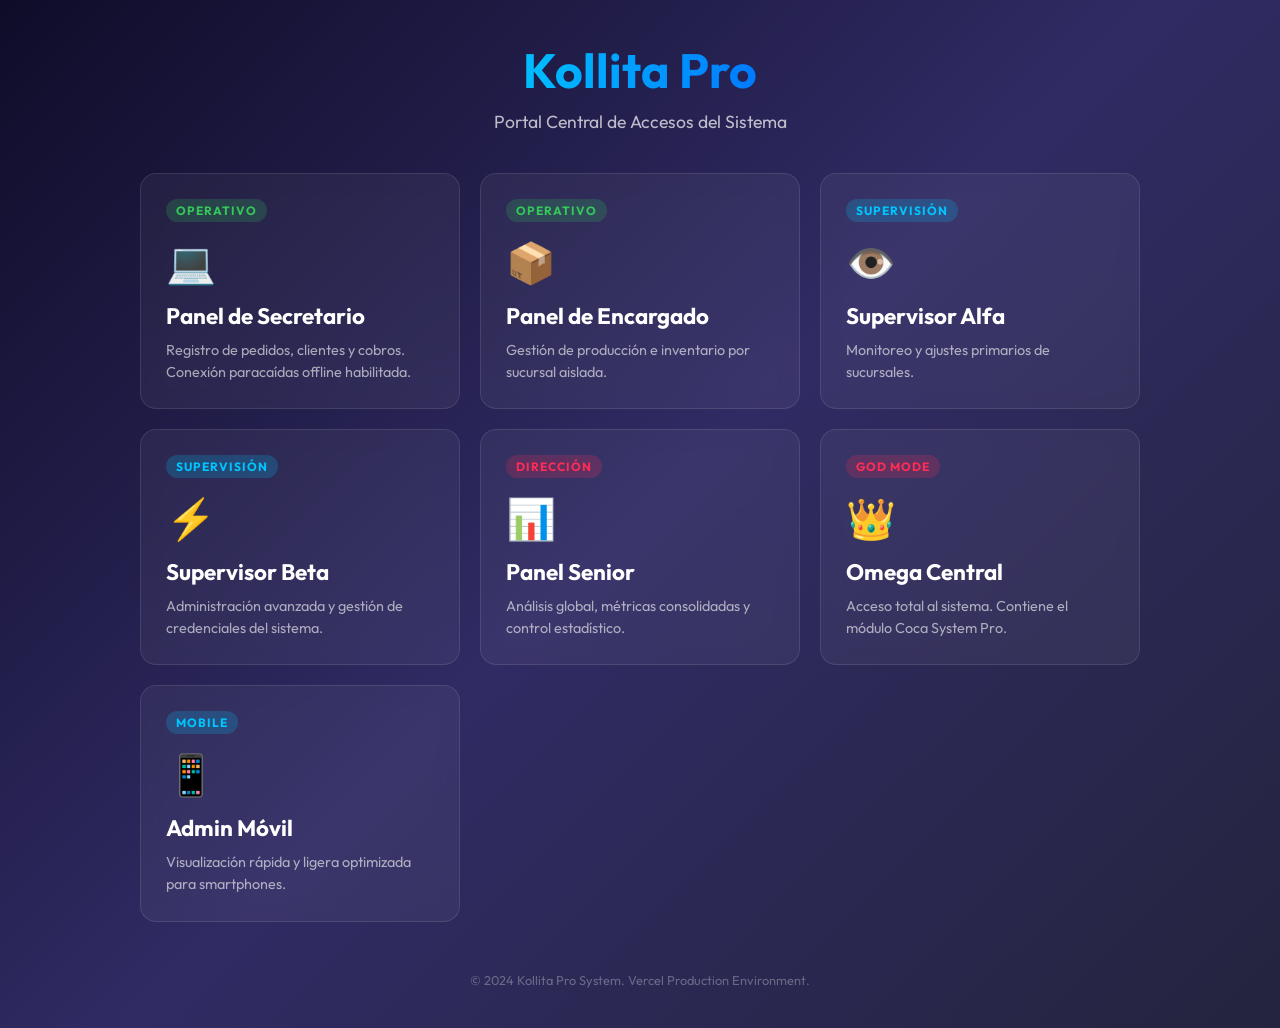
==== index.html @ bb4f7d0e "feat: agregar index.html como portal principal para evitar 404" ====
<!DOCTYPE html>
<html lang="es">
<head>
    <meta charset="UTF-8">
    <meta name="viewport" content="width=device-width, initial-scale=1.0">
    <title>Kollita Pro — Portal de Acceso</title>
    <link href="https://fonts.googleapis.com/css2?family=Outfit:wght@300;500;700&display=swap" rel="stylesheet">
    <style>
        * { box-sizing: border-box; margin: 0; padding: 0; }
        body {
            font-family: 'Outfit', sans-serif;
            background: linear-gradient(135deg, #0f0c29, #302b63, #24243e);
            color: #fff;
            min-height: 100vh;
            display: flex;
            flex-direction: column;
            align-items: center;
            padding: 40px 20px;
        }
        .header {
            text-align: center;
            margin-bottom: 40px;
        }
        .header h1 {
            font-size: 3em;
            font-weight: 700;
            background: linear-gradient(90deg, #00c6ff, #0072ff);
            -webkit-background-clip: text;
            -webkit-text-fill-color: transparent;
            margin-bottom: 10px;
        }
        .header p {
            color: rgba(255, 255, 255, 0.7);
            font-size: 1.1em;
        }
        .grid {
            display: grid;
            grid-template-columns: repeat(auto-fit, minmax(280px, 1fr));
            gap: 20px;
            width: 100%;
            max-width: 1000px;
        }
        .card {
            background: rgba(255, 255, 255, 0.05);
            border: 1px solid rgba(255, 255, 255, 0.1);
            border-radius: 16px;
            padding: 25px;
            text-decoration: none;
            color: #fff;
            transition: all 0.3s cubic-bezier(0.25, 0.8, 0.25, 1);
            backdrop-filter: blur(10px);
            display: flex;
            flex-direction: column;
            justify-content: space-between;
        }
        .card:hover {
            transform: translateY(-5px);
            background: rgba(255, 255, 255, 0.1);
            border-color: rgba(0, 198, 255, 0.5);
            box-shadow: 0 10px 30px rgba(0, 198, 255, 0.2);
        }
        .card-icon {
            font-size: 2.5em;
            margin-bottom: 15px;
        }
        .card-title {
            font-size: 1.4em;
            font-weight: 700;
            margin-bottom: 10px;
        }
        .card-desc {
            font-size: 0.9em;
            color: rgba(255, 255, 255, 0.6);
            line-height: 1.5;
        }
        .badge {
            display: inline-block;
            padding: 4px 10px;
            border-radius: 20px;
            font-size: 0.75em;
            font-weight: 700;
            margin-bottom: 15px;
            text-transform: uppercase;
            letter-spacing: 1px;
        }
        .badge.admin { background: rgba(255, 45, 85, 0.2); color: #ff2d55; }
        .badge.super { background: rgba(0, 198, 255, 0.2); color: #00c6ff; }
        .badge.op { background: rgba(52, 199, 89, 0.2); color: #34c759; }

        footer {
            margin-top: auto;
            padding-top: 50px;
            font-size: 0.8em;
            color: rgba(255, 255, 255, 0.3);
            text-align: center;
        }
    </style>
</head>
<body>

    <div class="header">
        <h1>Kollita Pro</h1>
        <p>Portal Central de Accesos del Sistema</p>
    </div>

    <div class="grid">
        <!-- Secretarios -->
        <a href="kollita_borrador.html" class="card">
            <div>
                <span class="badge op">Operativo</span>
                <div class="card-icon">💻</div>
                <div class="card-title">Panel de Secretario</div>
                <div class="card-desc">Registro de pedidos, clientes y cobros. Conexión paracaídas offline habilitada.</div>
            </div>
        </a>

        <!-- Encargados -->
        <a href="encargado.html" class="card">
            <div>
                <span class="badge op">Operativo</span>
                <div class="card-icon">📦</div>
                <div class="card-title">Panel de Encargado</div>
                <div class="card-desc">Gestión de producción e inventario por sucursal aislada.</div>
            </div>
        </a>

        <!-- Supervisor Alfa -->
        <a href="supervisor_alfa.html" class="card">
            <div>
                <span class="badge super">Supervisión</span>
                <div class="card-icon">👁️</div>
                <div class="card-title">Supervisor Alfa</div>
                <div class="card-desc">Monitoreo y ajustes primarios de sucursales.</div>
            </div>
        </a>

        <!-- Supervisor Beta -->
        <a href="supervisor_beta.html" class="card">
            <div>
                <span class="badge super">Supervisión</span>
                <div class="card-icon">⚡</div>
                <div class="card-title">Supervisor Beta</div>
                <div class="card-desc">Administración avanzada y gestión de credenciales del sistema.</div>
            </div>
        </a>

        <!-- Senior -->
        <a href="senior.html" class="card">
            <div>
                <span class="badge admin">Dirección</span>
                <div class="card-icon">📊</div>
                <div class="card-title">Panel Senior</div>
                <div class="card-desc">Análisis global, métricas consolidadas y control estadístico.</div>
            </div>
        </a>

        <!-- Omega -->
        <a href="omega.html" class="card">
            <div>
                <span class="badge admin">God Mode</span>
                <div class="card-icon">👑</div>
                <div class="card-title">Omega Central</div>
                <div class="card-desc">Acceso total al sistema. Contiene el módulo Coca System Pro.</div>
            </div>
        </a>

        <!-- Admin Móvil -->
        <a href="admin de kollita movil.html" class="card">
            <div>
                <span class="badge super">Mobile</span>
                <div class="card-icon">📱</div>
                <div class="card-title">Admin Móvil</div>
                <div class="card-desc">Visualización rápida y ligera optimizada para smartphones.</div>
            </div>
        </a>
    </div>

    <footer>
        &copy; 2024 Kollita Pro System. Vercel Production Environment.
    </footer>

</body>
</html>
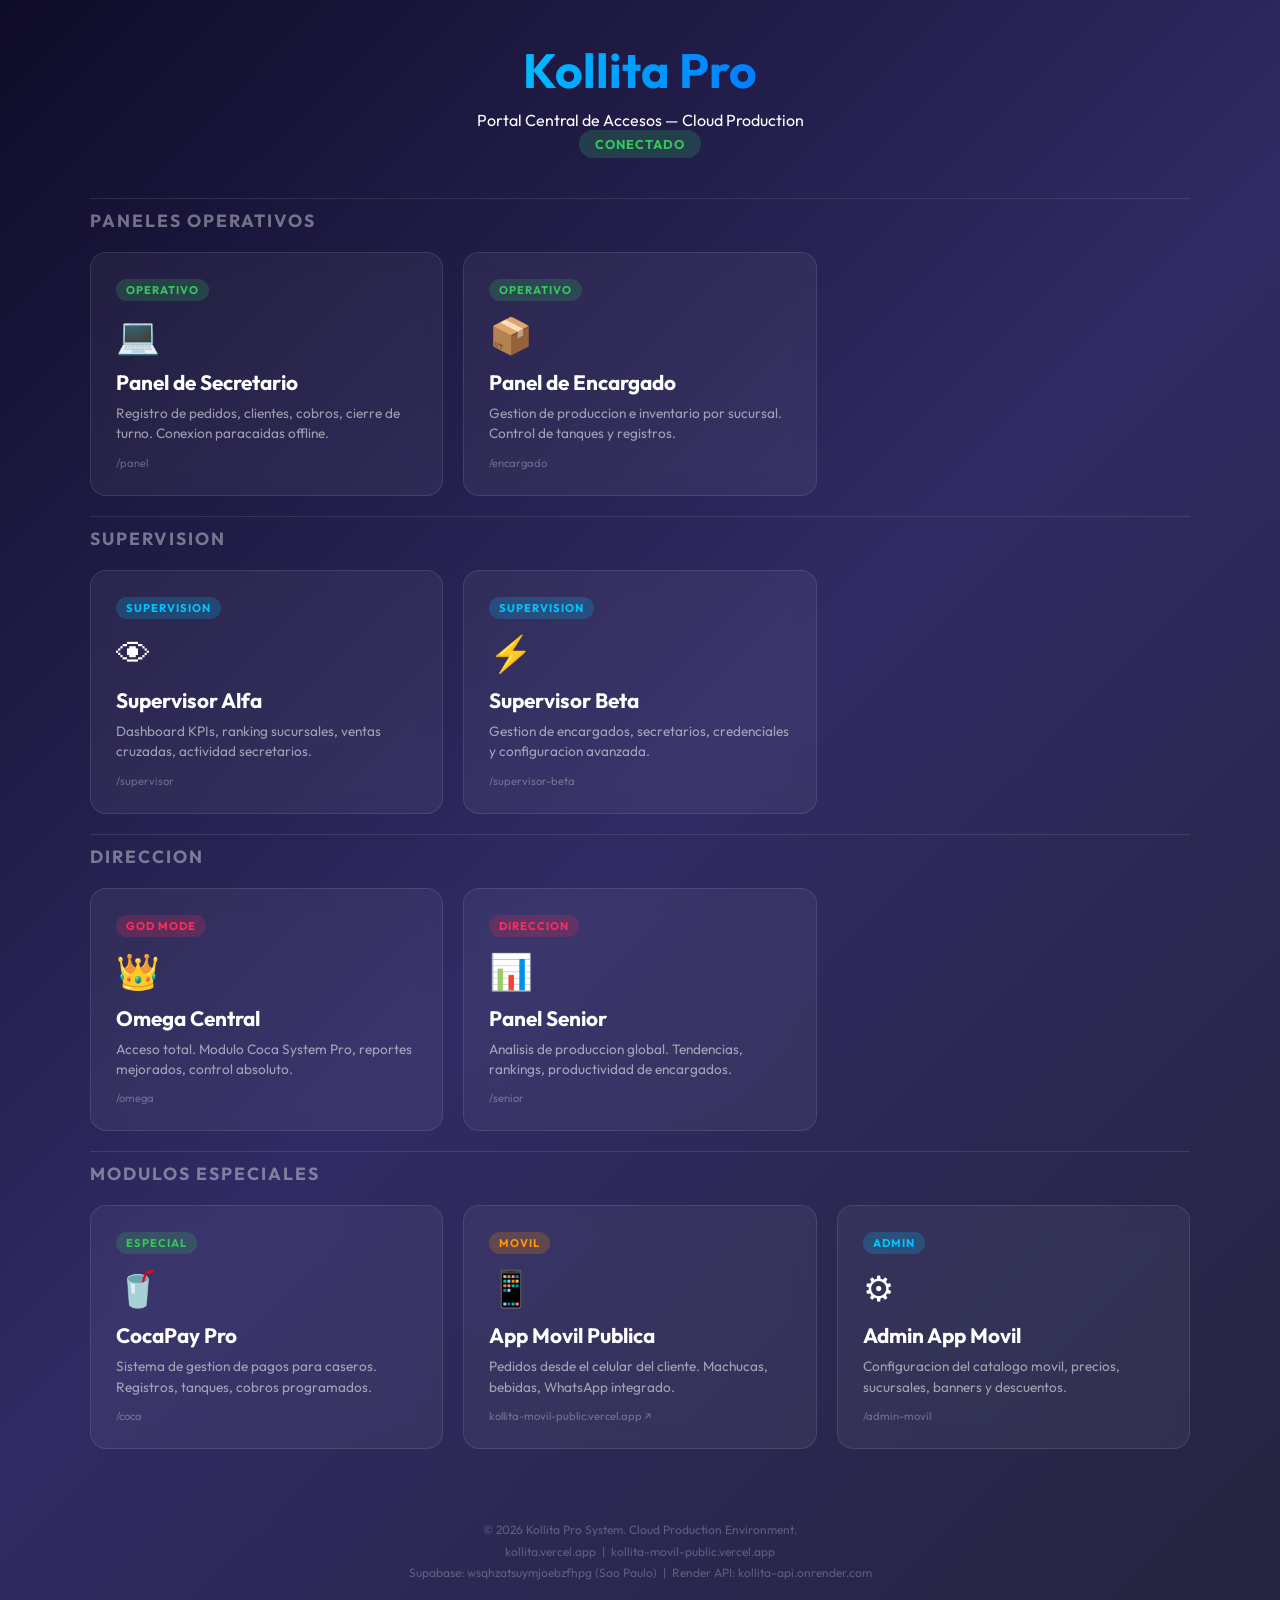
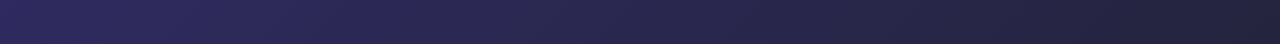
==== commit 87ef9aee: "v3.0: JWT auth, RLS policies, Redis message broker, OOP patterns, microservices, load balancer" ====
--- a/index.html
+++ b/index.html
@@ -17,82 +17,69 @@
             align-items: center;
             padding: 40px 20px;
         }
-        .header {
-            text-align: center;
-            margin-bottom: 40px;
-        }
+        .header { text-align: center; margin-bottom: 40px; }
         .header h1 {
-            font-size: 3em;
-            font-weight: 700;
+            font-size: 3em; font-weight: 700;
             background: linear-gradient(90deg, #00c6ff, #0072ff);
-            -webkit-background-clip: text;
-            -webkit-text-fill-color: transparent;
+            -webkit-background-clip: text; -webkit-text-fill-color: transparent;
             margin-bottom: 10px;
         }
-        .header p {
-            color: rgba(255, 255, 255, 0.7);
-            font-size: 1.1em;
-        }
+        .header .status {
+            display: inline-block; padding: 6px 16px; border-radius: 20px;
+            font-size: 0.8em; font-weight: 700; letter-spacing: 1px;
+            background: rgba(52,199,89,0.2); color: #34c759;
+        }
+        .header .status.off { background: rgba(255,45,85,0.2); color: #ff2d55; }
         .grid {
             display: grid;
             grid-template-columns: repeat(auto-fit, minmax(280px, 1fr));
-            gap: 20px;
-            width: 100%;
-            max-width: 1000px;
+            gap: 20px; width: 100%; max-width: 1100px;
         }
         .card {
-            background: rgba(255, 255, 255, 0.05);
-            border: 1px solid rgba(255, 255, 255, 0.1);
-            border-radius: 16px;
-            padding: 25px;
-            text-decoration: none;
-            color: #fff;
-            transition: all 0.3s cubic-bezier(0.25, 0.8, 0.25, 1);
+            background: rgba(255,255,255,0.05);
+            border: 1px solid rgba(255,255,255,0.1);
+            border-radius: 16px; padding: 25px;
+            text-decoration: none; color: #fff;
+            transition: all 0.3s;
             backdrop-filter: blur(10px);
-            display: flex;
-            flex-direction: column;
-            justify-content: space-between;
+            display: flex; flex-direction: column;
         }
         .card:hover {
             transform: translateY(-5px);
-            background: rgba(255, 255, 255, 0.1);
-            border-color: rgba(0, 198, 255, 0.5);
-            box-shadow: 0 10px 30px rgba(0, 198, 255, 0.2);
-        }
-        .card-icon {
-            font-size: 2.5em;
-            margin-bottom: 15px;
-        }
-        .card-title {
-            font-size: 1.4em;
-            font-weight: 700;
-            margin-bottom: 10px;
-        }
-        .card-desc {
-            font-size: 0.9em;
-            color: rgba(255, 255, 255, 0.6);
-            line-height: 1.5;
-        }
+            background: rgba(255,255,255,0.1);
+            border-color: rgba(0,198,255,0.5);
+            box-shadow: 0 10px 30px rgba(0,198,255,0.2);
+        }
+        .card-icon { font-size: 2.2em; margin-bottom: 12px; }
+        .card-title { font-size: 1.3em; font-weight: 700; margin-bottom: 8px; }
+        .card-desc { font-size: 0.85em; color: rgba(255,255,255,0.55); line-height: 1.5; flex:1; }
+        .card-domain { font-size: 0.7em; color: rgba(255,255,255,0.3); margin-top: 12px; }
         .badge {
-            display: inline-block;
-            padding: 4px 10px;
-            border-radius: 20px;
-            font-size: 0.75em;
-            font-weight: 700;
-            margin-bottom: 15px;
-            text-transform: uppercase;
-            letter-spacing: 1px;
-        }
-        .badge.admin { background: rgba(255, 45, 85, 0.2); color: #ff2d55; }
-        .badge.super { background: rgba(0, 198, 255, 0.2); color: #00c6ff; }
-        .badge.op { background: rgba(52, 199, 89, 0.2); color: #34c759; }
-
+            display: inline-block; padding: 4px 10px; border-radius: 20px;
+            font-size: 0.7em; font-weight: 700; margin-bottom: 12px;
+            text-transform: uppercase; letter-spacing: 1px;
+        }
+        .badge.admin { background: rgba(255,45,85,0.2); color: #ff2d55; }
+        .badge.super { background: rgba(0,198,255,0.2); color: #00c6ff; }
+        .badge.op { background: rgba(52,199,89,0.2); color: #34c759; }
+        .badge.mobile { background: rgba(255,149,0,0.2); color: #ff9500; }
+        .section-title {
+            grid-column: 1 / -1;
+            font-size: 1.1em; font-weight: 700; color: rgba(255,255,255,0.4);
+            text-transform: uppercase; letter-spacing: 2px;
+            padding-top: 10px; border-top: 1px solid rgba(255,255,255,0.1);
+        }
         footer {
-            margin-top: auto;
-            padding-top: 50px;
-            font-size: 0.8em;
-            color: rgba(255, 255, 255, 0.3);
-            text-align: center;
+            margin-top: 50px; padding: 20px;
+            font-size: 0.75em; color: rgba(255,255,255,0.25);
+            text-align: center; line-height: 1.8;
+        }
+        footer a { color: rgba(255,255,255,0.25); text-decoration: none; }
+        footer a:hover { color: #00c6ff; }
+
+        @media (max-width: 600px) {
+            .header h1 { font-size: 2em; }
+            .grid { grid-template-columns: 1fr; }
         }
     </style>
 </head>
@@ -100,84 +87,125 @@
 
     <div class="header">
         <h1>Kollita Pro</h1>
-        <p>Portal Central de Accesos del Sistema</p>
+        <p>Portal Central de Accesos &mdash; Cloud Production</p>
+        <div id="sys-status" class="status">CONECTADO</div>
     </div>
 
     <div class="grid">
-        <!-- Secretarios -->
-        <a href="kollita_borrador.html" class="card">
+        <div class="section-title">PANELES OPERATIVOS</div>
+
+        <a href="/panel" class="card">
             <div>
                 <span class="badge op">Operativo</span>
-                <div class="card-icon">💻</div>
+                <div class="card-icon">&#x1F4BB;</div>
                 <div class="card-title">Panel de Secretario</div>
-                <div class="card-desc">Registro de pedidos, clientes y cobros. Conexión paracaídas offline habilitada.</div>
-            </div>
-        </a>
-
-        <!-- Encargados -->
-        <a href="encargado.html" class="card">
+                <div class="card-desc">Registro de pedidos, clientes, cobros, cierre de turno. Conexion paracaidas offline.</div>
+                <div class="card-domain">/panel</div>
+            </div>
+        </a>
+
+        <a href="/encargado" class="card">
             <div>
                 <span class="badge op">Operativo</span>
-                <div class="card-icon">📦</div>
+                <div class="card-icon">&#x1F4E6;</div>
                 <div class="card-title">Panel de Encargado</div>
-                <div class="card-desc">Gestión de producción e inventario por sucursal aislada.</div>
-            </div>
-        </a>
-
-        <!-- Supervisor Alfa -->
-        <a href="supervisor_alfa.html" class="card">
-            <div>
-                <span class="badge super">Supervisión</span>
-                <div class="card-icon">👁️</div>
+                <div class="card-desc">Gestion de produccion e inventario por sucursal. Control de tanques y registros.</div>
+                <div class="card-domain">/encargado</div>
+            </div>
+        </a>
+
+        <div class="section-title">SUPERVISION</div>
+
+        <a href="/supervisor" class="card">
+            <div>
+                <span class="badge super">Supervision</span>
+                <div class="card-icon">&#x1F441;</div>
                 <div class="card-title">Supervisor Alfa</div>
-                <div class="card-desc">Monitoreo y ajustes primarios de sucursales.</div>
-            </div>
-        </a>
-
-        <!-- Supervisor Beta -->
-        <a href="supervisor_beta.html" class="card">
-            <div>
-                <span class="badge super">Supervisión</span>
-                <div class="card-icon">⚡</div>
+                <div class="card-desc">Dashboard KPIs, ranking sucursales, ventas cruzadas, actividad secretarios.</div>
+                <div class="card-domain">/supervisor</div>
+            </div>
+        </a>
+
+        <a href="/supervisor-beta" class="card">
+            <div>
+                <span class="badge super">Supervision</span>
+                <div class="card-icon">&#x26A1;</div>
                 <div class="card-title">Supervisor Beta</div>
-                <div class="card-desc">Administración avanzada y gestión de credenciales del sistema.</div>
-            </div>
-        </a>
-
-        <!-- Senior -->
-        <a href="senior.html" class="card">
-            <div>
-                <span class="badge admin">Dirección</span>
-                <div class="card-icon">📊</div>
+                <div class="card-desc">Gestion de encargados, secretarios, credenciales y configuracion avanzada.</div>
+                <div class="card-domain">/supervisor-beta</div>
+            </div>
+        </a>
+
+        <div class="section-title">DIRECCION</div>
+
+        <a href="/omega" class="card">
+            <div>
+                <span class="badge admin">God Mode</span>
+                <div class="card-icon">&#x1F451;</div>
+                <div class="card-title">Omega Central</div>
+                <div class="card-desc">Acceso total. Modulo Coca System Pro, reportes mejorados, control absoluto.</div>
+                <div class="card-domain">/omega</div>
+            </div>
+        </a>
+
+        <a href="/senior" class="card">
+            <div>
+                <span class="badge admin">Direccion</span>
+                <div class="card-icon">&#x1F4CA;</div>
                 <div class="card-title">Panel Senior</div>
-                <div class="card-desc">Análisis global, métricas consolidadas y control estadístico.</div>
-            </div>
-        </a>
-
-        <!-- Omega -->
-        <a href="omega.html" class="card">
-            <div>
-                <span class="badge admin">God Mode</span>
-                <div class="card-icon">👑</div>
-                <div class="card-title">Omega Central</div>
-                <div class="card-desc">Acceso total al sistema. Contiene el módulo Coca System Pro.</div>
-            </div>
-        </a>
-
-        <!-- Admin Móvil -->
-        <a href="admin de kollita movil.html" class="card">
-            <div>
-                <span class="badge super">Mobile</span>
-                <div class="card-icon">📱</div>
-                <div class="card-title">Admin Móvil</div>
-                <div class="card-desc">Visualización rápida y ligera optimizada para smartphones.</div>
+                <div class="card-desc">Analisis de produccion global. Tendencias, rankings, productividad de encargados.</div>
+                <div class="card-domain">/senior</div>
+            </div>
+        </a>
+
+        <div class="section-title">MODULOS ESPECIALES</div>
+
+        <a href="/coca" class="card">
+            <div>
+                <span class="badge op">Especial</span>
+                <div class="card-icon">&#x1F964;</div>
+                <div class="card-title">CocaPay Pro</div>
+                <div class="card-desc">Sistema de gestion de pagos para caseros. Registros, tanques, cobros programados.</div>
+                <div class="card-domain">/coca</div>
+            </div>
+        </a>
+
+        <a href="https://kollita-movil-public.vercel.app" class="card" target="_blank" rel="noopener">
+            <div>
+                <span class="badge mobile">Movil</span>
+                <div class="card-icon">&#x1F4F1;</div>
+                <div class="card-title">App Movil Publica</div>
+                <div class="card-desc">Pedidos desde el celular del cliente. Machucas, bebidas, WhatsApp integrado.</div>
+                <div class="card-domain">kollita-movil-public.vercel.app &#x2197;</div>
+            </div>
+        </a>
+
+        <a href="/admin-movil" class="card">
+            <div>
+                <span class="badge super">Admin</span>
+                <div class="card-icon">&#x2699;</div>
+                <div class="card-title">Admin App Movil</div>
+                <div class="card-desc">Configuracion del catalogo movil, precios, sucursales, banners y descuentos.</div>
+                <div class="card-domain">/admin-movil</div>
             </div>
         </a>
     </div>
 
     <footer>
-        &copy; 2024 Kollita Pro System. Vercel Production Environment.
+        &copy; 2026 Kollita Pro System. Cloud Production Environment.<br>
+        <a href="https://kollita.vercel.app">kollita.vercel.app</a> &nbsp;|&nbsp;
+        <a href="https://kollita-movil-public.vercel.app">kollita-movil-public.vercel.app</a><br>
+        Supabase: wsqhzatsuymjoebzfhpg (Sao Paulo) &nbsp;|&nbsp; Render API: kollita-api.onrender.com
     </footer>
+
+    <script>
+        (function(){
+            var dot = document.getElementById('sys-status');
+            if (!navigator.onLine) { dot.textContent = 'OFFLINE'; dot.className = 'status off'; }
+            window.addEventListener('online', function(){ dot.textContent = 'CONECTADO'; dot.className = 'status'; });
+            window.addEventListener('offline', function(){ dot.textContent = 'OFFLINE'; dot.className = 'status off'; });
+        })();
+    </script>
 
 </body>
 </html>
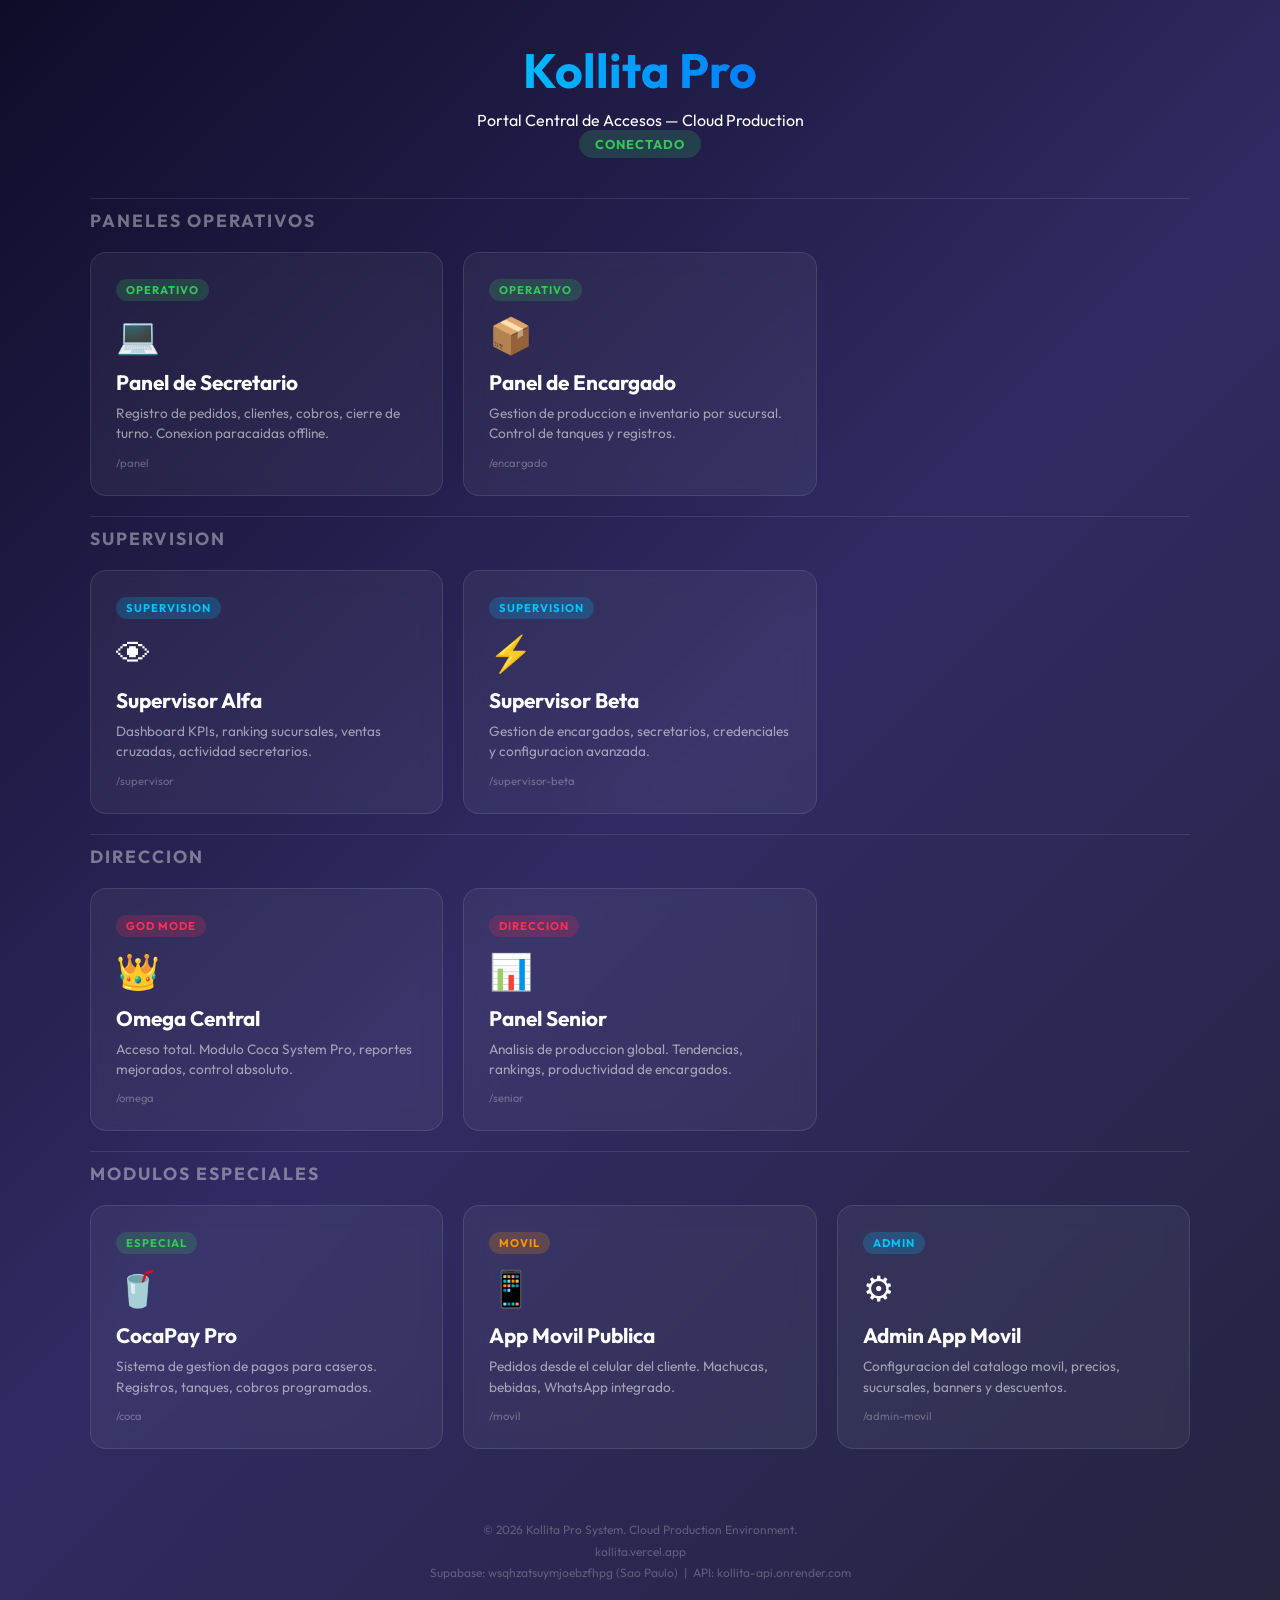
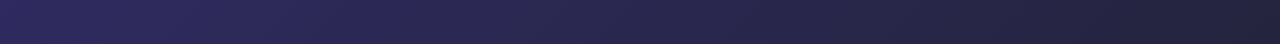
==== commit cbc4d398: "fix: unificar app movil en mismo dominio kollita.vercel.app/movil" ====
--- a/index.html
+++ b/index.html
@@ -170,13 +170,13 @@
             </div>
         </a>
 
-        <a href="https://kollita-movil-public.vercel.app" class="card" target="_blank" rel="noopener">
+        <a href="/movil" class="card">
             <div>
                 <span class="badge mobile">Movil</span>
                 <div class="card-icon">&#x1F4F1;</div>
                 <div class="card-title">App Movil Publica</div>
                 <div class="card-desc">Pedidos desde el celular del cliente. Machucas, bebidas, WhatsApp integrado.</div>
-                <div class="card-domain">kollita-movil-public.vercel.app &#x2197;</div>
+                <div class="card-domain">/movil</div>
             </div>
         </a>
 
@@ -193,9 +193,8 @@
 
     <footer>
         &copy; 2026 Kollita Pro System. Cloud Production Environment.<br>
-        <a href="https://kollita.vercel.app">kollita.vercel.app</a> &nbsp;|&nbsp;
-        <a href="https://kollita-movil-public.vercel.app">kollita-movil-public.vercel.app</a><br>
-        Supabase: wsqhzatsuymjoebzfhpg (Sao Paulo) &nbsp;|&nbsp; Render API: kollita-api.onrender.com
+        <a href="https://kollita.vercel.app">kollita.vercel.app</a><br>
+        Supabase: wsqhzatsuymjoebzfhpg (Sao Paulo) &nbsp;|&nbsp; API: kollita-api.onrender.com
     </footer>
 
     <script>
